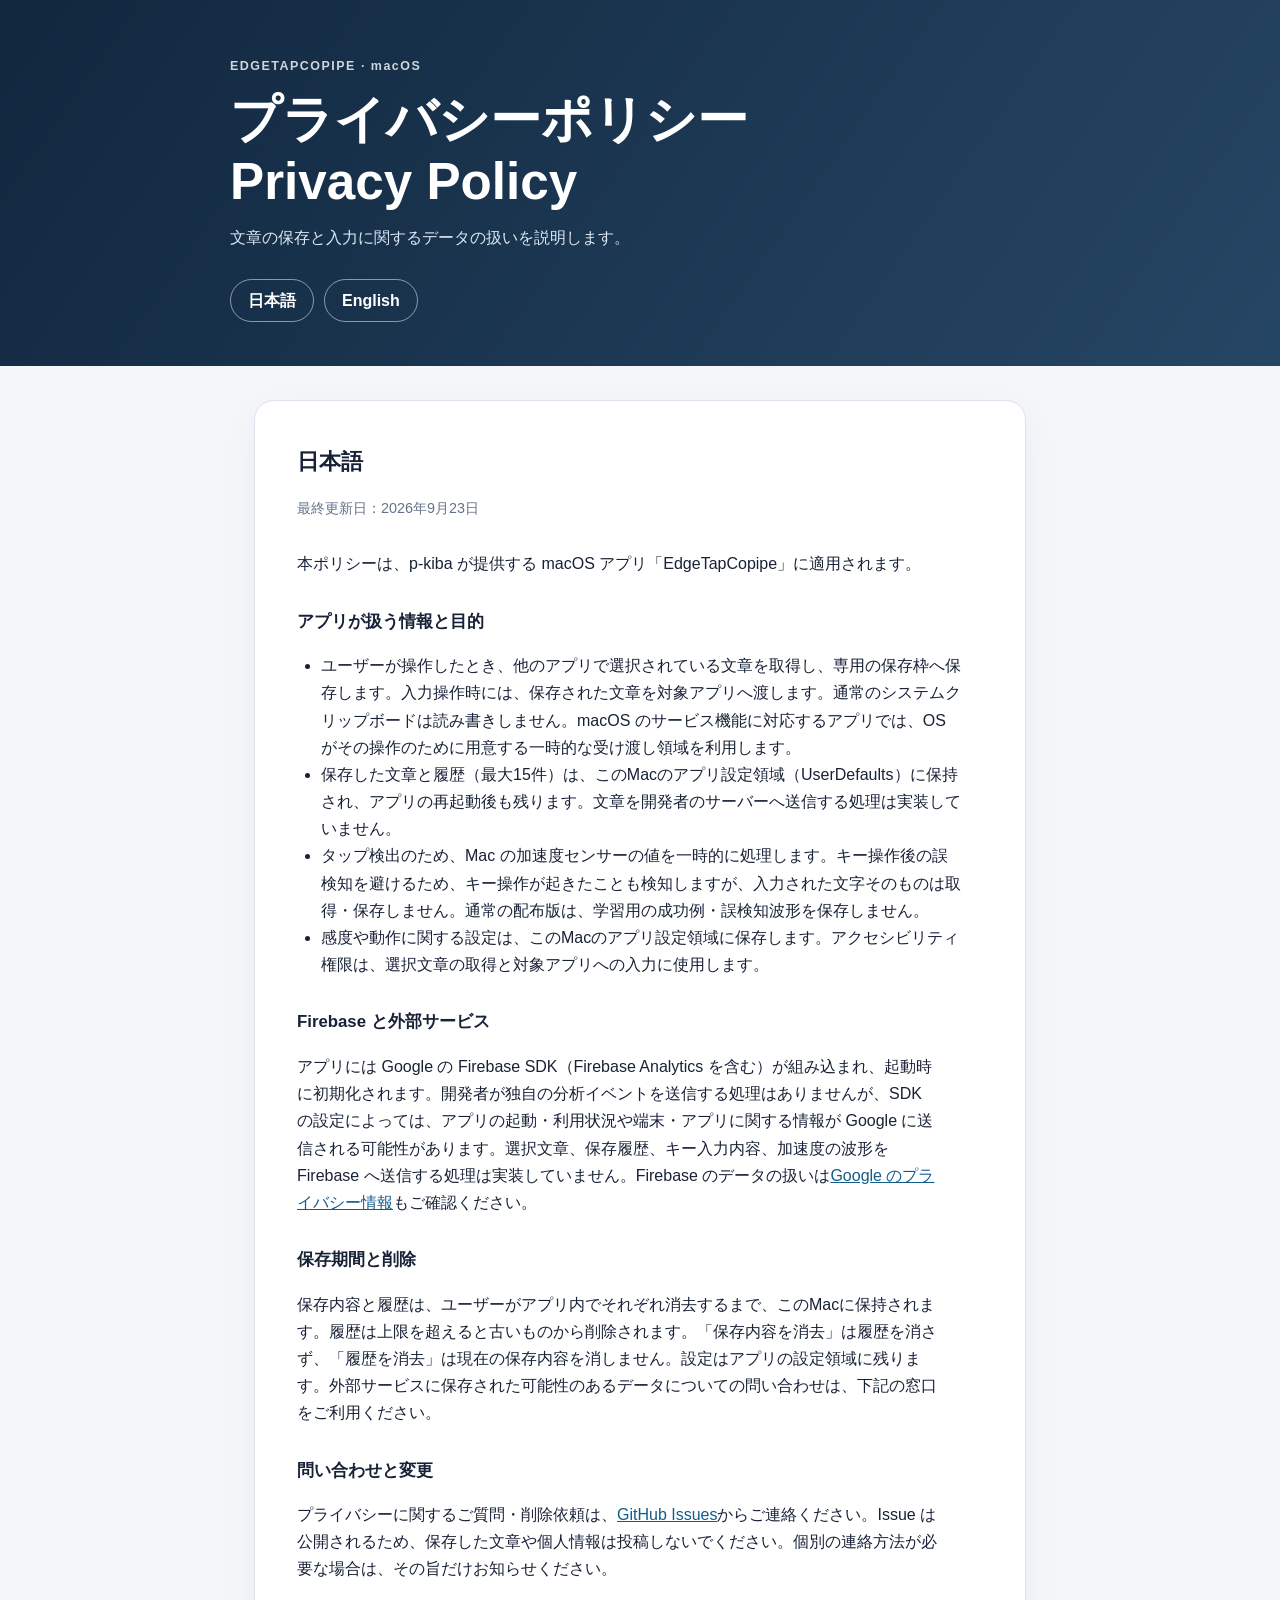
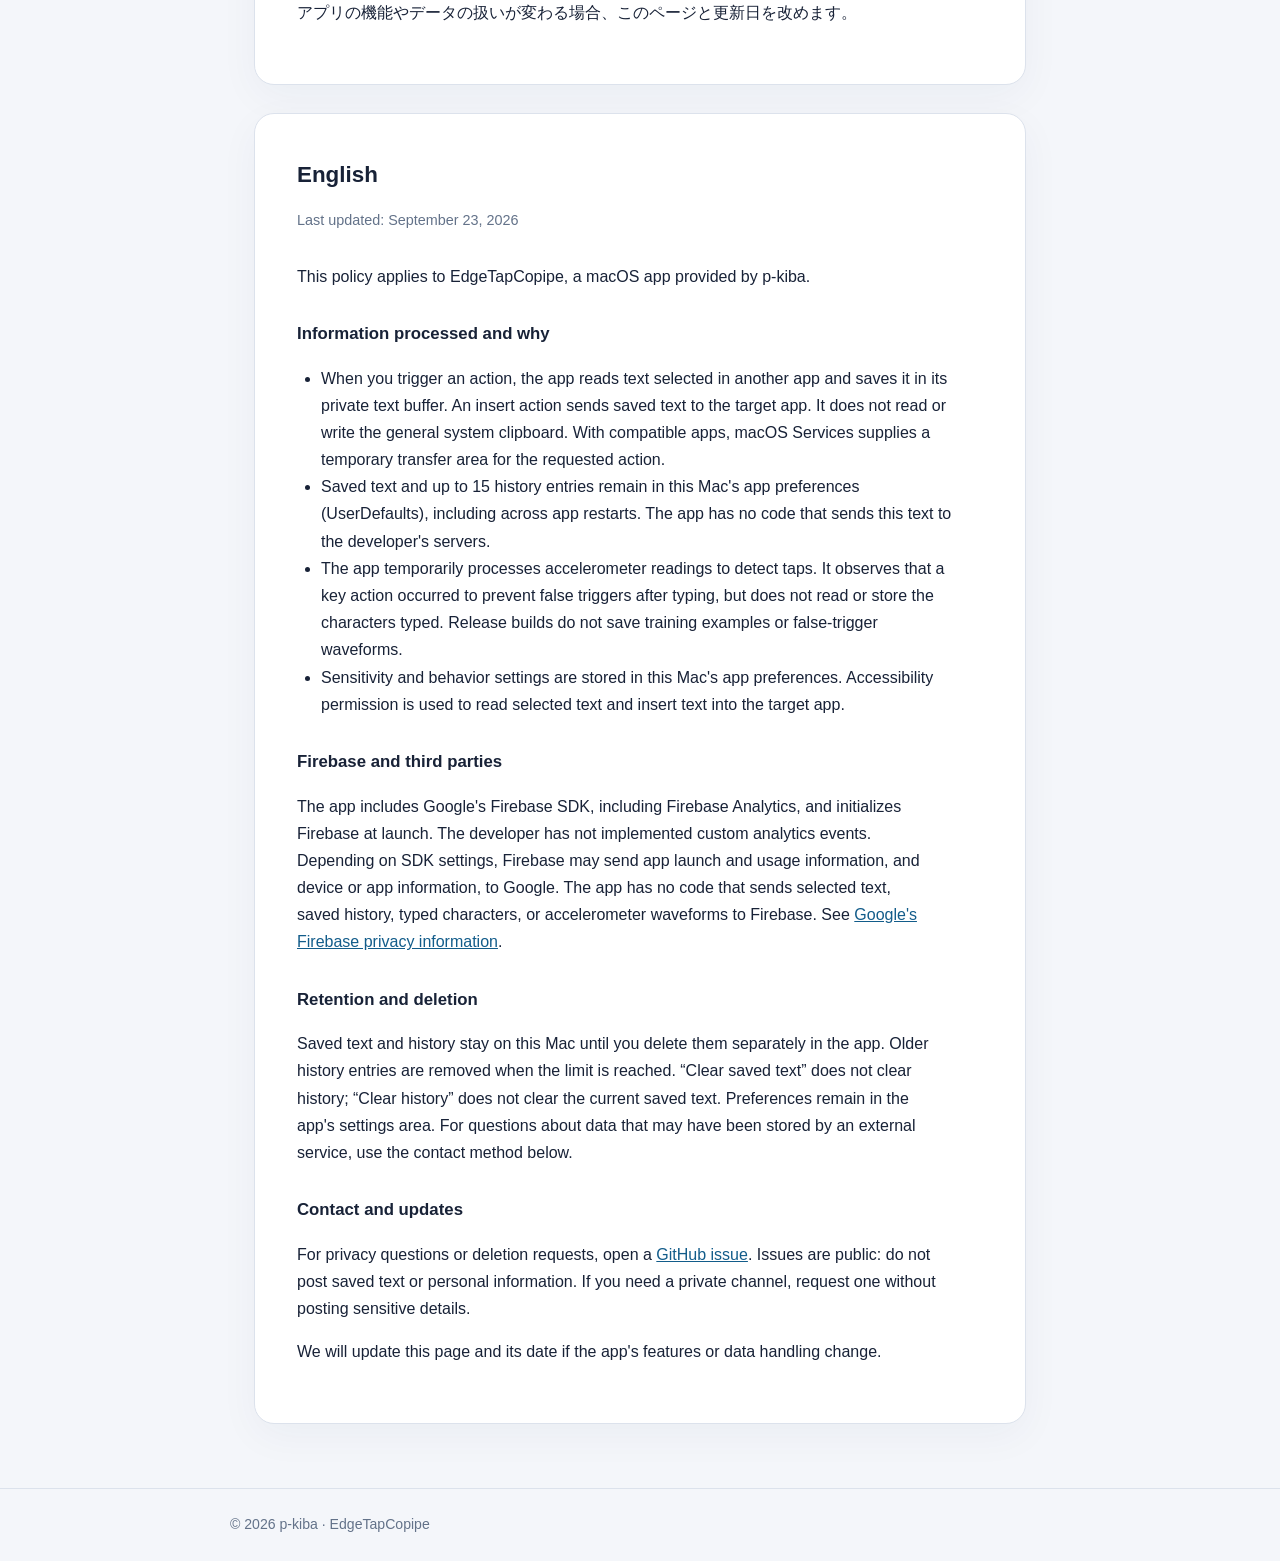
==== index.html @ 4edb3278 "プライバシーポリシーを日本語と英語で公開準備" ====
<!doctype html>
<html lang="ja">
<head>
  <meta charset="utf-8">
  <meta name="viewport" content="width=device-width, initial-scale=1">
  <meta name="color-scheme" content="light dark">
  <meta name="description" content="EdgeTapCopipe のプライバシーポリシー / EdgeTapCopipe Privacy Policy">
  <title>プライバシーポリシー | EdgeTapCopipe</title>
  <style>
    :root { font-family: -apple-system, BlinkMacSystemFont, "Helvetica Neue", sans-serif; line-height: 1.7; color: #182237; background: #f4f6fa; }
    * { box-sizing: border-box; }
    body { margin: 0; }
    header { padding: 56px 24px 44px; background: linear-gradient(125deg, #11273e, #264665); color: #fff; }
    header > div, main, footer > div { max-width: 820px; margin: auto; }
    .eyebrow { letter-spacing: .12em; font-size: .78rem; font-weight: 700; opacity: .8; }
    h1 { font-size: clamp(2rem, 5vw, 3.2rem); line-height: 1.2; margin: 12px 0; }
    header p { margin: 0; color: #dce9f4; }
    nav { display: flex; gap: 10px; margin-top: 28px; }
    nav a { color: #fff; text-decoration: none; border: 1px solid #ffffff80; border-radius: 999px; padding: 7px 17px; font-weight: 600; }
    nav a:focus-visible, a:focus-visible { outline: 3px solid #e69738; outline-offset: 3px; }
    main { padding: 34px 24px 64px; }
    article { background: #fff; border: 1px solid #dce2ec; border-radius: 20px; padding: clamp(22px, 5vw, 42px); box-shadow: 0 12px 40px #1a36520b; }
    article + article { margin-top: 28px; }
    h2 { font-size: 1.4rem; margin: 0 0 12px; }
    h3 { font-size: 1.05rem; margin: 30px 0 8px; }
    p, li { max-width: 72ch; }
    ul { padding-left: 1.5em; }
    a { color: #125c8a; }
    .date { color: #637289; font-size: .9rem; margin-bottom: 30px; }
    footer { border-top: 1px solid #dce2ec; padding: 24px; color: #637289; font-size: .88rem; }
    @media (prefers-color-scheme: dark) {
      :root { color: #e9edf4; background: #101820; }
      article { background: #1a2734; border-color: #334353; box-shadow: none; }
      a { color: #91caff; }
      .date, footer { color: #b1bfd0; }
      footer { border-color: #334353; }
    }
  </style>
</head>
<body>
  <header>
    <div>
      <div class="eyebrow">EDGETAPCOPIPE · macOS</div>
      <h1>プライバシーポリシー<br><span lang="en">Privacy Policy</span></h1>
      <p>文章の保存と入力に関するデータの扱いを説明します。</p>
      <nav aria-label="Language"><a href="#ja">日本語</a><a href="#en" lang="en">English</a></nav>
    </div>
  </header>
  <main>
    <article id="ja" lang="ja">
      <h2>日本語</h2>
      <p class="date">最終更新日：2026年9月23日</p>
      <p>本ポリシーは、p-kiba が提供する macOS アプリ「EdgeTapCopipe」に適用されます。</p>
      <h3>アプリが扱う情報と目的</h3>
      <ul>
        <li>ユーザーが操作したとき、他のアプリで選択されている文章を取得し、専用の保存枠へ保存します。入力操作時には、保存された文章を対象アプリへ渡します。通常のシステムクリップボードは読み書きしません。macOS のサービス機能に対応するアプリでは、OS がその操作のために用意する一時的な受け渡し領域を利用します。</li>
        <li>保存した文章と履歴（最大15件）は、このMacのアプリ設定領域（UserDefaults）に保持され、アプリの再起動後も残ります。文章を開発者のサーバーへ送信する処理は実装していません。</li>
        <li>タップ検出のため、Mac の加速度センサーの値を一時的に処理します。キー操作後の誤検知を避けるため、キー操作が起きたことも検知しますが、入力された文字そのものは取得・保存しません。通常の配布版は、学習用の成功例・誤検知波形を保存しません。</li>
        <li>感度や動作に関する設定は、このMacのアプリ設定領域に保存します。アクセシビリティ権限は、選択文章の取得と対象アプリへの入力に使用します。</li>
      </ul>
      <h3>Firebase と外部サービス</h3>
      <p>アプリには Google の Firebase SDK（Firebase Analytics を含む）が組み込まれ、起動時に初期化されます。開発者が独自の分析イベントを送信する処理はありませんが、SDK の設定によっては、アプリの起動・利用状況や端末・アプリに関する情報が Google に送信される可能性があります。選択文章、保存履歴、キー入力内容、加速度の波形を Firebase へ送信する処理は実装していません。Firebase のデータの扱いは<a href="https://firebase.google.com/support/privacy">Google のプライバシー情報</a>もご確認ください。</p>
      <h3>保存期間と削除</h3>
      <p>保存内容と履歴は、ユーザーがアプリ内でそれぞれ消去するまで、このMacに保持されます。履歴は上限を超えると古いものから削除されます。「保存内容を消去」は履歴を消さず、「履歴を消去」は現在の保存内容を消しません。設定はアプリの設定領域に残ります。外部サービスに保存された可能性のあるデータについての問い合わせは、下記の窓口をご利用ください。</p>
      <h3>問い合わせと変更</h3>
      <p>プライバシーに関するご質問・削除依頼は、<a href="https://github.com/p-kiba/EdgeTapCopipe-Privacy-Policy-/issues/new">GitHub Issues</a>からご連絡ください。Issue は公開されるため、保存した文章や個人情報は投稿しないでください。個別の連絡方法が必要な場合は、その旨だけお知らせください。</p>
      <p>アプリの機能やデータの扱いが変わる場合、このページと更新日を改めます。</p>
    </article>
    <article id="en" lang="en">
      <h2>English</h2>
      <p class="date">Last updated: September 23, 2026</p>
      <p>This policy applies to EdgeTapCopipe, a macOS app provided by p-kiba.</p>
      <h3>Information processed and why</h3>
      <ul>
        <li>When you trigger an action, the app reads text selected in another app and saves it in its private text buffer. An insert action sends saved text to the target app. It does not read or write the general system clipboard. With compatible apps, macOS Services supplies a temporary transfer area for the requested action.</li>
        <li>Saved text and up to 15 history entries remain in this Mac's app preferences (UserDefaults), including across app restarts. The app has no code that sends this text to the developer's servers.</li>
        <li>The app temporarily processes accelerometer readings to detect taps. It observes that a key action occurred to prevent false triggers after typing, but does not read or store the characters typed. Release builds do not save training examples or false-trigger waveforms.</li>
        <li>Sensitivity and behavior settings are stored in this Mac's app preferences. Accessibility permission is used to read selected text and insert text into the target app.</li>
      </ul>
      <h3>Firebase and third parties</h3>
      <p>The app includes Google's Firebase SDK, including Firebase Analytics, and initializes Firebase at launch. The developer has not implemented custom analytics events. Depending on SDK settings, Firebase may send app launch and usage information, and device or app information, to Google. The app has no code that sends selected text, saved history, typed characters, or accelerometer waveforms to Firebase. See <a href="https://firebase.google.com/support/privacy">Google's Firebase privacy information</a>.</p>
      <h3>Retention and deletion</h3>
      <p>Saved text and history stay on this Mac until you delete them separately in the app. Older history entries are removed when the limit is reached. “Clear saved text” does not clear history; “Clear history” does not clear the current saved text. Preferences remain in the app's settings area. For questions about data that may have been stored by an external service, use the contact method below.</p>
      <h3>Contact and updates</h3>
      <p>For privacy questions or deletion requests, open a <a href="https://github.com/p-kiba/EdgeTapCopipe-Privacy-Policy-/issues/new">GitHub issue</a>. Issues are public: do not post saved text or personal information. If you need a private channel, request one without posting sensitive details.</p>
      <p>We will update this page and its date if the app's features or data handling change.</p>
    </article>
  </main>
  <footer><div>© 2026 p-kiba · EdgeTapCopipe</div></footer>
</body>
</html>
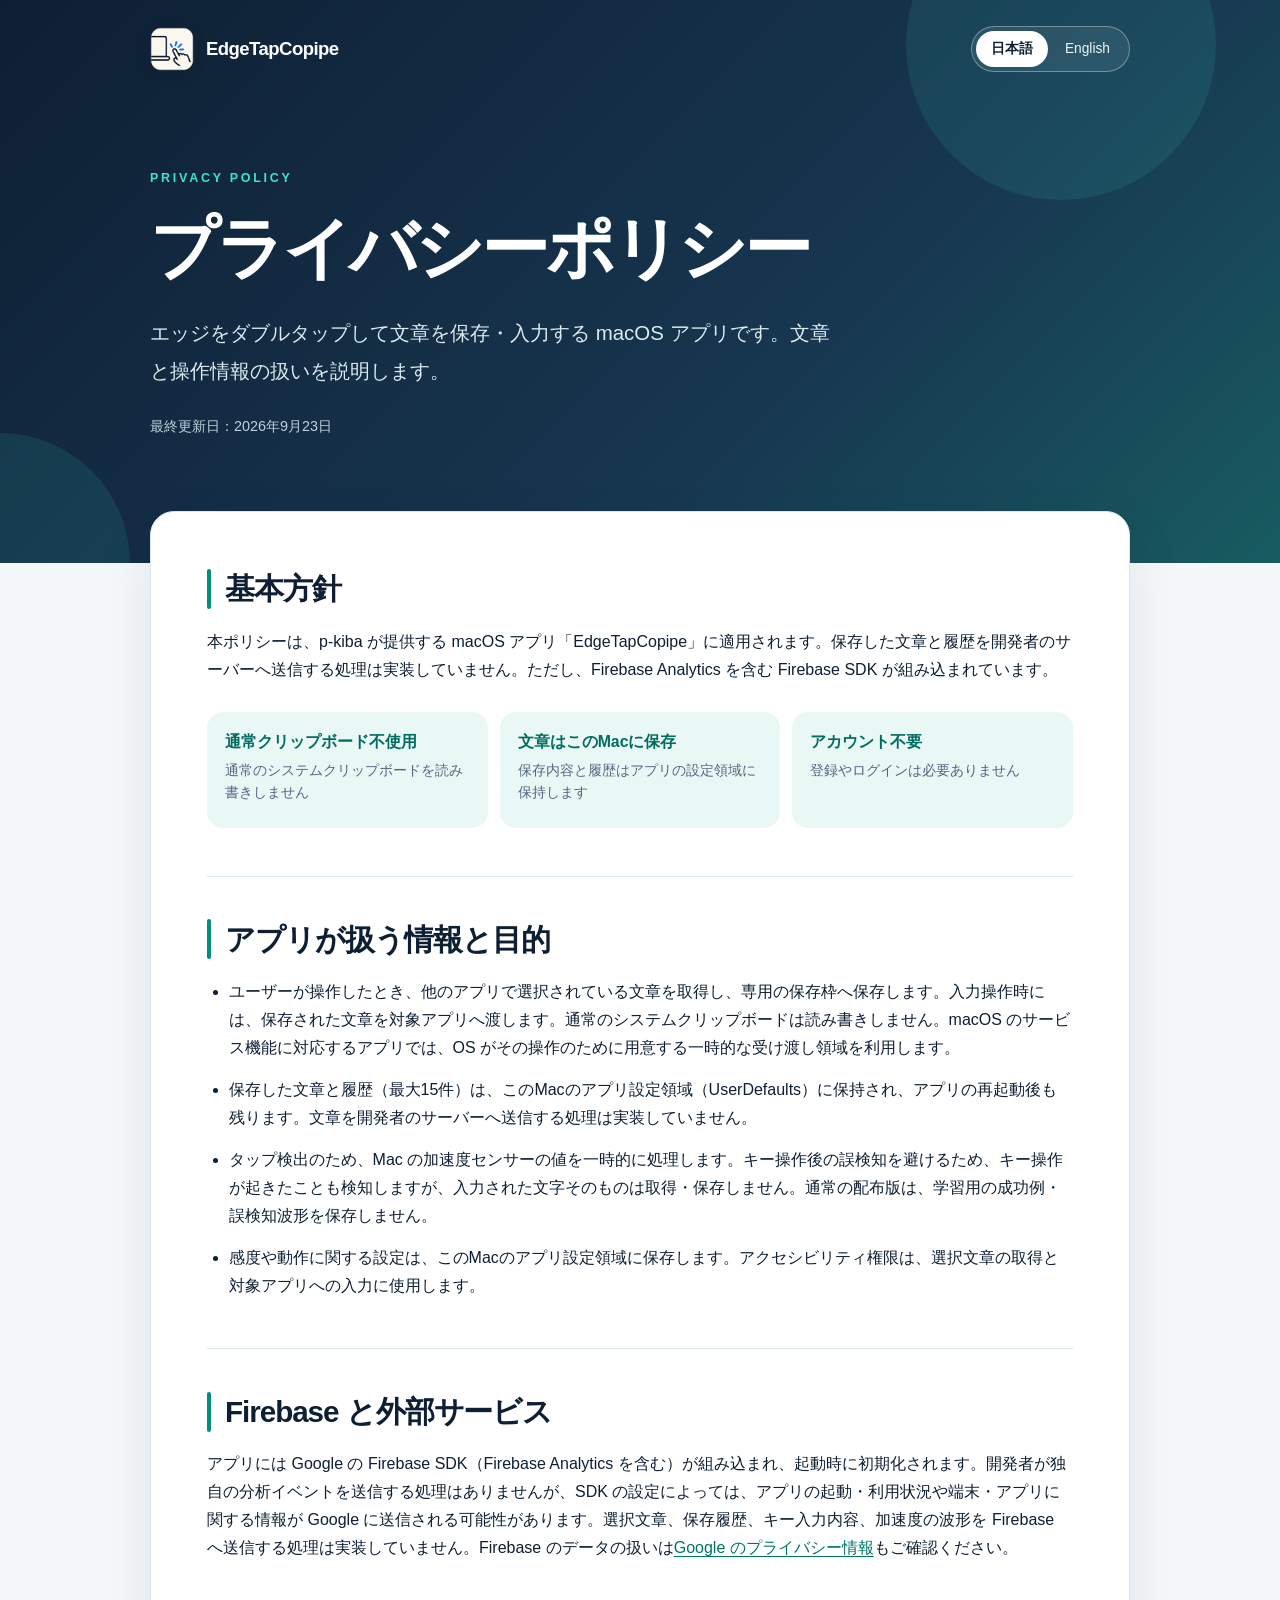
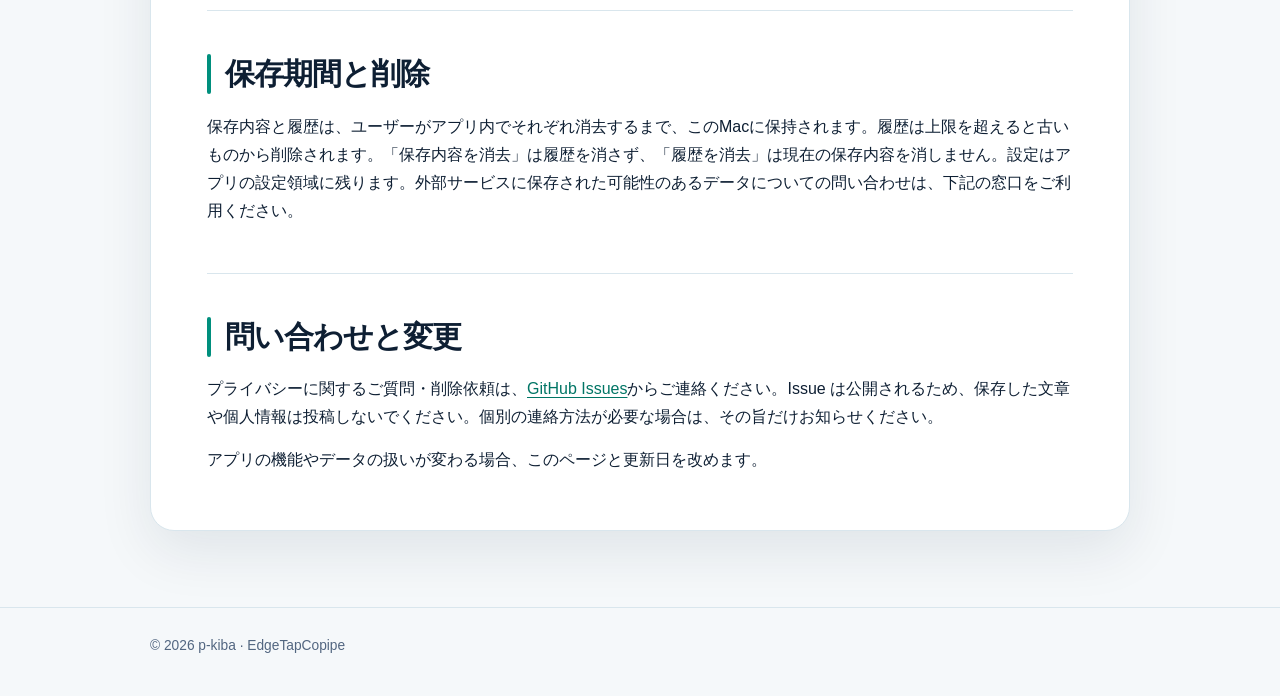
==== commit 408522d3: "プライバシーポリシーをアプリ配色の二言語ページに修正" ====
--- a/index.html
+++ b/index.html
@@ -3,89 +3,52 @@
 <head>
   <meta charset="utf-8">
   <meta name="viewport" content="width=device-width, initial-scale=1">
-  <meta name="color-scheme" content="light dark">
-  <meta name="description" content="EdgeTapCopipe のプライバシーポリシー / EdgeTapCopipe Privacy Policy">
+  <meta name="description" content="EdgeTapCopipe が扱う文章、タップ検出情報、Firebase に関するプライバシーポリシー。">
   <title>プライバシーポリシー | EdgeTapCopipe</title>
-  <style>
-    :root { font-family: -apple-system, BlinkMacSystemFont, "Helvetica Neue", sans-serif; line-height: 1.7; color: #182237; background: #f4f6fa; }
-    * { box-sizing: border-box; }
-    body { margin: 0; }
-    header { padding: 56px 24px 44px; background: linear-gradient(125deg, #11273e, #264665); color: #fff; }
-    header > div, main, footer > div { max-width: 820px; margin: auto; }
-    .eyebrow { letter-spacing: .12em; font-size: .78rem; font-weight: 700; opacity: .8; }
-    h1 { font-size: clamp(2rem, 5vw, 3.2rem); line-height: 1.2; margin: 12px 0; }
-    header p { margin: 0; color: #dce9f4; }
-    nav { display: flex; gap: 10px; margin-top: 28px; }
-    nav a { color: #fff; text-decoration: none; border: 1px solid #ffffff80; border-radius: 999px; padding: 7px 17px; font-weight: 600; }
-    nav a:focus-visible, a:focus-visible { outline: 3px solid #e69738; outline-offset: 3px; }
-    main { padding: 34px 24px 64px; }
-    article { background: #fff; border: 1px solid #dce2ec; border-radius: 20px; padding: clamp(22px, 5vw, 42px); box-shadow: 0 12px 40px #1a36520b; }
-    article + article { margin-top: 28px; }
-    h2 { font-size: 1.4rem; margin: 0 0 12px; }
-    h3 { font-size: 1.05rem; margin: 30px 0 8px; }
-    p, li { max-width: 72ch; }
-    ul { padding-left: 1.5em; }
-    a { color: #125c8a; }
-    .date { color: #637289; font-size: .9rem; margin-bottom: 30px; }
-    footer { border-top: 1px solid #dce2ec; padding: 24px; color: #637289; font-size: .88rem; }
-    @media (prefers-color-scheme: dark) {
-      :root { color: #e9edf4; background: #101820; }
-      article { background: #1a2734; border-color: #334353; box-shadow: none; }
-      a { color: #91caff; }
-      .date, footer { color: #b1bfd0; }
-      footer { border-color: #334353; }
-    }
-  </style>
+  <link rel="icon" href="./assets/app-icon.png">
+  <link rel="stylesheet" href="./style.css">
 </head>
 <body>
-  <header>
-    <div>
-      <div class="eyebrow">EDGETAPCOPIPE · macOS</div>
-      <h1>プライバシーポリシー<br><span lang="en">Privacy Policy</span></h1>
-      <p>文章の保存と入力に関するデータの扱いを説明します。</p>
-      <nav aria-label="Language"><a href="#ja">日本語</a><a href="#en" lang="en">English</a></nav>
+  <header class="hero">
+    <div class="shell">
+      <div class="topbar">
+        <div class="brand"><img src="./assets/app-icon.png" alt="" width="44" height="44"><span>EdgeTapCopipe</span></div>
+        <nav class="language" aria-label="言語"><a href="./" lang="ja" aria-current="page">日本語</a><a href="./en.html" lang="en">English</a></nav>
+      </div>
+      <div class="hero-copy">
+        <p class="eyebrow">PRIVACY POLICY</p>
+        <h1>プライバシーポリシー</h1>
+        <p class="lead">エッジをダブルタップして文章を保存・入力する macOS アプリです。文章と操作情報の扱いを説明します。</p>
+        <p class="hero-date">最終更新日：2026年9月23日</p>
+      </div>
     </div>
   </header>
-  <main>
-    <article id="ja" lang="ja">
-      <h2>日本語</h2>
-      <p class="date">最終更新日：2026年9月23日</p>
-      <p>本ポリシーは、p-kiba が提供する macOS アプリ「EdgeTapCopipe」に適用されます。</p>
-      <h3>アプリが扱う情報と目的</h3>
+  <main class="shell">
+    <article class="policy">
+      <h2>基本方針</h2>
+
+      <p>本ポリシーは、p-kiba が提供する macOS アプリ「EdgeTapCopipe」に適用されます。保存した文章と履歴を開発者のサーバーへ送信する処理は実装していません。ただし、Firebase Analytics を含む Firebase SDK が組み込まれています。</p>
+      <div class="facts" aria-label="プライバシー方針の要点">
+        <div class="fact"><strong>通常クリップボード不使用</strong><span>通常のシステムクリップボードを読み書きしません</span></div>
+        <div class="fact"><strong>文章はこのMacに保存</strong><span>保存内容と履歴はアプリの設定領域に保持します</span></div>
+        <div class="fact"><strong>アカウント不要</strong><span>登録やログインは必要ありません</span></div>
+      </div>
+      <h2>アプリが扱う情報と目的</h2>
       <ul>
         <li>ユーザーが操作したとき、他のアプリで選択されている文章を取得し、専用の保存枠へ保存します。入力操作時には、保存された文章を対象アプリへ渡します。通常のシステムクリップボードは読み書きしません。macOS のサービス機能に対応するアプリでは、OS がその操作のために用意する一時的な受け渡し領域を利用します。</li>
         <li>保存した文章と履歴（最大15件）は、このMacのアプリ設定領域（UserDefaults）に保持され、アプリの再起動後も残ります。文章を開発者のサーバーへ送信する処理は実装していません。</li>
         <li>タップ検出のため、Mac の加速度センサーの値を一時的に処理します。キー操作後の誤検知を避けるため、キー操作が起きたことも検知しますが、入力された文字そのものは取得・保存しません。通常の配布版は、学習用の成功例・誤検知波形を保存しません。</li>
         <li>感度や動作に関する設定は、このMacのアプリ設定領域に保存します。アクセシビリティ権限は、選択文章の取得と対象アプリへの入力に使用します。</li>
       </ul>
-      <h3>Firebase と外部サービス</h3>
+      <h2>Firebase と外部サービス</h2>
       <p>アプリには Google の Firebase SDK（Firebase Analytics を含む）が組み込まれ、起動時に初期化されます。開発者が独自の分析イベントを送信する処理はありませんが、SDK の設定によっては、アプリの起動・利用状況や端末・アプリに関する情報が Google に送信される可能性があります。選択文章、保存履歴、キー入力内容、加速度の波形を Firebase へ送信する処理は実装していません。Firebase のデータの扱いは<a href="https://firebase.google.com/support/privacy">Google のプライバシー情報</a>もご確認ください。</p>
-      <h3>保存期間と削除</h3>
+      <h2>保存期間と削除</h2>
       <p>保存内容と履歴は、ユーザーがアプリ内でそれぞれ消去するまで、このMacに保持されます。履歴は上限を超えると古いものから削除されます。「保存内容を消去」は履歴を消さず、「履歴を消去」は現在の保存内容を消しません。設定はアプリの設定領域に残ります。外部サービスに保存された可能性のあるデータについての問い合わせは、下記の窓口をご利用ください。</p>
-      <h3>問い合わせと変更</h3>
+      <h2>問い合わせと変更</h2>
       <p>プライバシーに関するご質問・削除依頼は、<a href="https://github.com/p-kiba/EdgeTapCopipe-Privacy-Policy-/issues/new">GitHub Issues</a>からご連絡ください。Issue は公開されるため、保存した文章や個人情報は投稿しないでください。個別の連絡方法が必要な場合は、その旨だけお知らせください。</p>
       <p>アプリの機能やデータの扱いが変わる場合、このページと更新日を改めます。</p>
     </article>
-    <article id="en" lang="en">
-      <h2>English</h2>
-      <p class="date">Last updated: September 23, 2026</p>
-      <p>This policy applies to EdgeTapCopipe, a macOS app provided by p-kiba.</p>
-      <h3>Information processed and why</h3>
-      <ul>
-        <li>When you trigger an action, the app reads text selected in another app and saves it in its private text buffer. An insert action sends saved text to the target app. It does not read or write the general system clipboard. With compatible apps, macOS Services supplies a temporary transfer area for the requested action.</li>
-        <li>Saved text and up to 15 history entries remain in this Mac's app preferences (UserDefaults), including across app restarts. The app has no code that sends this text to the developer's servers.</li>
-        <li>The app temporarily processes accelerometer readings to detect taps. It observes that a key action occurred to prevent false triggers after typing, but does not read or store the characters typed. Release builds do not save training examples or false-trigger waveforms.</li>
-        <li>Sensitivity and behavior settings are stored in this Mac's app preferences. Accessibility permission is used to read selected text and insert text into the target app.</li>
-      </ul>
-      <h3>Firebase and third parties</h3>
-      <p>The app includes Google's Firebase SDK, including Firebase Analytics, and initializes Firebase at launch. The developer has not implemented custom analytics events. Depending on SDK settings, Firebase may send app launch and usage information, and device or app information, to Google. The app has no code that sends selected text, saved history, typed characters, or accelerometer waveforms to Firebase. See <a href="https://firebase.google.com/support/privacy">Google's Firebase privacy information</a>.</p>
-      <h3>Retention and deletion</h3>
-      <p>Saved text and history stay on this Mac until you delete them separately in the app. Older history entries are removed when the limit is reached. “Clear saved text” does not clear history; “Clear history” does not clear the current saved text. Preferences remain in the app's settings area. For questions about data that may have been stored by an external service, use the contact method below.</p>
-      <h3>Contact and updates</h3>
-      <p>For privacy questions or deletion requests, open a <a href="https://github.com/p-kiba/EdgeTapCopipe-Privacy-Policy-/issues/new">GitHub issue</a>. Issues are public: do not post saved text or personal information. If you need a private channel, request one without posting sensitive details.</p>
-      <p>We will update this page and its date if the app's features or data handling change.</p>
-    </article>
   </main>
-  <footer><div>© 2026 p-kiba · EdgeTapCopipe</div></footer>
+  <footer><div class="shell">© 2026 p-kiba · EdgeTapCopipe</div></footer>
 </body>
 </html>
--- a/style.css
+++ b/style.css
@@ -0,0 +1,76 @@
+:root {
+  color-scheme: light;
+  font-family: -apple-system, BlinkMacSystemFont, "Hiragino Kaku Gothic ProN", "Noto Sans", sans-serif;
+  --ink: #0e1f33;
+  --secondary: #526680;
+  --teal: #008f7d;
+  --mint: #3de3cf;
+  --line: #d9e6ed;
+  color: var(--ink);
+  background: #f5f8fa;
+  line-height: 1.75;
+}
+* { box-sizing: border-box; }
+html { scroll-behavior: smooth; }
+body { margin: 0; }
+a { color: #007565; text-underline-offset: .18em; }
+a:hover { color: #005b51; }
+a:focus-visible { outline: 3px solid var(--mint); outline-offset: 4px; border-radius: 3px; }
+.shell { width: min(100% - 48px, 980px); margin-inline: auto; }
+.hero {
+  position: relative;
+  overflow: hidden;
+  min-height: 510px;
+  padding: 26px 0 124px;
+  color: white;
+  background: linear-gradient(135deg, var(--ink) 0%, #173650 62%, #175c61 100%);
+}
+.hero::before, .hero::after {
+  content: "";
+  position: absolute;
+  border-radius: 50%;
+  pointer-events: none;
+  background: rgba(61, 227, 207, .10);
+}
+.hero::before { width: 310px; height: 310px; right: 5%; top: -110px; }
+.hero::after { width: 260px; height: 260px; left: -130px; bottom: -130px; }
+.hero .shell { position: relative; z-index: 1; }
+.topbar { display: flex; align-items: center; justify-content: space-between; gap: 20px; }
+.brand { display: flex; align-items: center; gap: 12px; font-size: 1.16rem; font-weight: 750; letter-spacing: -.03em; }
+.brand img { width: 44px; height: 44px; border-radius: 11px; box-shadow: 0 4px 15px rgba(0,0,0,.1); }
+.language { display: flex; gap: 2px; border: 1px solid rgba(255,255,255,.35); border-radius: 999px; padding: 4px; background: rgba(255,255,255,.08); }
+.language a { color: #ecf6f5; text-decoration: none; padding: 6px 15px; border-radius: 999px; font-size: .86rem; }
+.language a[aria-current="page"] { color: var(--ink); background: white; font-weight: 700; }
+.hero-copy { max-width: 740px; padding-top: 96px; }
+.eyebrow { margin: 0 0 18px; font-size: .78rem; letter-spacing: .22em; font-weight: 750; color: var(--mint); }
+h1 { margin: 0 0 26px; font-size: clamp(2.45rem, 6vw, 4.25rem); line-height: 1.18; letter-spacing: -.055em; }
+.lead { max-width: 680px; margin: 0; font-size: clamp(1.04rem, 2vw, 1.28rem); line-height: 1.85; color: #dcebf0; }
+.hero-date { margin: 24px 0 0; color: #bed2dc; font-size: .9rem; }
+main.shell { position: relative; z-index: 2; margin-top: -52px; padding-bottom: 76px; }
+.policy { padding: clamp(28px, 5vw, 56px); border: 1px solid var(--line); border-radius: 24px; background: white; box-shadow: 0 20px 56px rgba(14, 31, 51, .09); }
+h2 { display: flex; align-items: center; gap: 14px; margin: 0 0 18px; font-size: clamp(1.45rem, 2.5vw, 1.85rem); line-height: 1.4; letter-spacing: -.035em; }
+h2::before { content: ""; width: 4px; height: 1.35em; flex: none; border-radius: 3px; background: var(--teal); }
+h2:not(:first-child) { margin-top: 48px; padding-top: 42px; border-top: 1px solid var(--line); }
+p { margin: 0 0 15px; }
+p:last-child { margin-bottom: 0; }
+ul { padding-left: 1.35em; margin: 0; }
+li + li { margin-top: 14px; }
+.facts { display: grid; grid-template-columns: repeat(3, 1fr); gap: 12px; margin: 28px 0 0; }
+.fact { min-height: 116px; padding: 18px; border-radius: 16px; background: #eaf8f5; }
+.fact strong, .fact span { display: block; }
+.fact strong { color: #006c60; font-size: .99rem; line-height: 1.5; }
+.fact span { margin-top: 7px; font-size: .86rem; line-height: 1.55; color: var(--secondary); }
+.date { color: var(--secondary); font-size: .9rem; }
+footer { border-top: 1px solid var(--line); padding: 26px 0 38px; color: var(--secondary); font-size: .86rem; }
+@media (max-width: 650px) {
+  .shell { width: min(100% - 32px, 980px); }
+  .hero { min-height: 0; padding-bottom: 108px; }
+  .hero-copy { padding-top: 74px; }
+  h1 { font-size: clamp(2rem, 8vw, 2.55rem); }
+  .brand { font-size: 1rem; }
+  .brand img { width: 38px; height: 38px; }
+  .language a { padding: 5px 10px; font-size: .78rem; }
+  .facts { grid-template-columns: 1fr; }
+  .fact { min-height: 0; }
+  h2:not(:first-child) { margin-top: 36px; padding-top: 34px; }
+}
